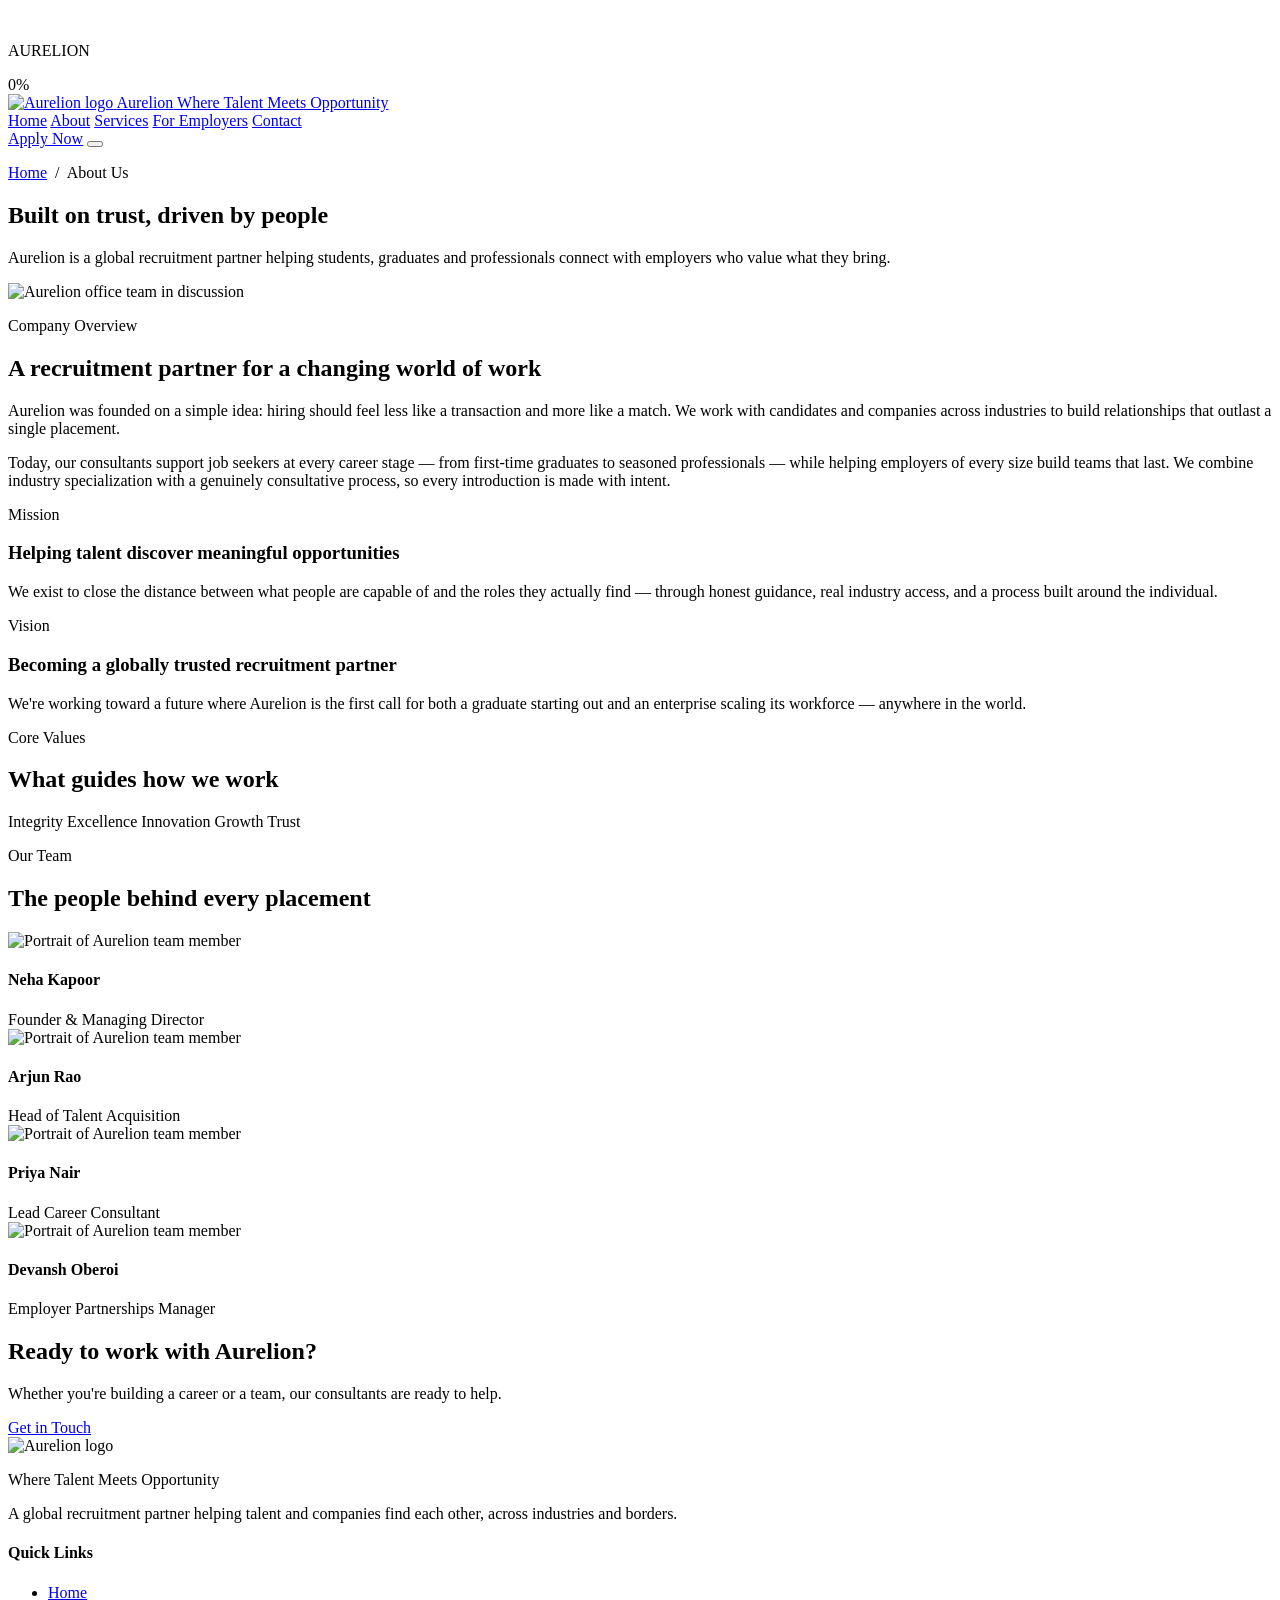
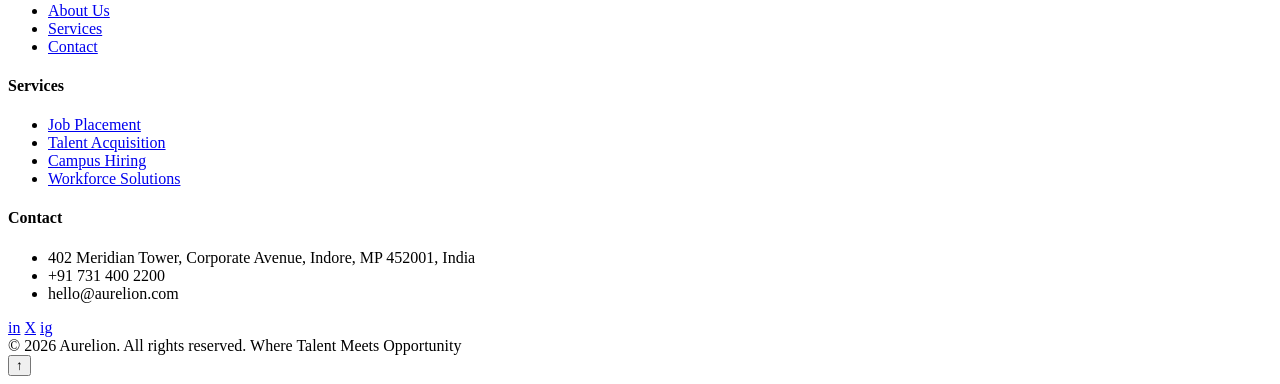
==== about.html @ da50844b "Add files via upload" ====
<!DOCTYPE html>
<html lang="en">
<head>
<meta charset="UTF-8">
<meta name="viewport" content="width=device-width, initial-scale=1.0">
<title>About Us | Aurelion — Where Talent Meets Opportunity</title>
<meta name="description" content="Learn about Aurelion's mission, vision and core values, and meet the team helping talent and companies find each other worldwide.">
<link rel="icon" href="assets/logo.png">
<link rel="preconnect" href="https://fonts.googleapis.com">
<link rel="preconnect" href="https://fonts.gstatic.com" crossorigin>
<link href="https://fonts.googleapis.com/css2?family=Fraunces:ital,opsz,wght@0,9..144,500;0,9..144,600;1,9..144,500&family=Manrope:wght@400;500;600;700&display=swap" rel="stylesheet">
<link rel="stylesheet" href="css/style.css">
</head>
<body>

<div class="loader" aria-hidden="true">
  <div class="loader-field"></div>
  <div class="loader-ring"></div>
  <div class="loader-panel">
    <img src="assets/logo.png" alt="">
    <p class="loader-word">AURELION</p>
    <div class="loader-track"><div class="loader-track-fill"></div></div>
    <span class="loader-pct">0%</span>
  </div>
</div>

<div class="scroll-progress"><div class="scroll-progress-fill"></div></div>
<div class="cursor-glow" aria-hidden="true"></div>

<!-- ============================= HEADER ============================= -->
<header class="site-header">
  <div class="container">
    <a href="index.html" class="brand">
      <img src="assets/logo.png" alt="Aurelion logo" class="brand-mark">
      <span class="brand-text">
        <span class="brand-word">Aurelion</span>
        <span class="brand-tagline">Where Talent Meets Opportunity</span>
      </span>
    </a>
    <nav class="main-nav" id="main-nav">
      <a href="index.html">Home</a>
      <a href="about.html" aria-current="page">About</a>
      <a href="services.html">Services</a>
      <a href="services.html#employer-services">For Employers</a>
      <a href="contact.html">Contact</a>
    </nav>
    <div class="header-cta">
      <a href="contact.html#job-application" class="btn btn-primary magnetic">Apply Now</a>
      <button class="nav-toggle" aria-label="Toggle navigation menu" aria-expanded="false">
        <span></span><span></span><span></span>
      </button>
    </div>
  </div>
</header>

<!-- ============================= PAGE HEADER ============================= -->
<section class="page-header">
  <div class="container">
    <p class="breadcrumb"><a href="index.html">Home</a> &nbsp;/&nbsp; About Us</p>
    <h1>Built on trust, driven by people</h1>
    <p>Aurelion is a global recruitment partner helping students, graduates and professionals connect with employers who value what they bring.</p>
  </div>
</section>

<!-- ============================= COMPANY OVERVIEW ============================= -->
<section class="section">
  <div class="container about-preview reveal">
    <div class="about-preview-media">
      <img src="https://images.unsplash.com/photo-1497366216548-37526070297c?q=80&w=1000&auto=format&fit=crop" alt="Aurelion office team in discussion">
    </div>
    <div class="about-preview-text">
      <p class="kicker"><span class="rule"></span>Company Overview</p>
      <h2>A recruitment partner for a changing world of work</h2>
      <p class="lede">Aurelion was founded on a simple idea: hiring should feel less like a transaction and more like a match. We work with candidates and companies across industries to build relationships that outlast a single placement.</p>
      <p>Today, our consultants support job seekers at every career stage &mdash; from first-time graduates to seasoned professionals &mdash; while helping employers of every size build teams that last. We combine industry specialization with a genuinely consultative process, so every introduction is made with intent.</p>
    </div>
  </div>
</section>

<!-- ============================= MISSION / VISION ============================= -->
<section class="section section-alt">
  <div class="container reveal">
    <div class="mv-grid">
      <div class="mv-card">
        <p class="kicker"><span class="rule"></span>Mission</p>
        <h3>Helping talent discover meaningful opportunities</h3>
        <p>We exist to close the distance between what people are capable of and the roles they actually find &mdash; through honest guidance, real industry access, and a process built around the individual.</p>
      </div>
      <div class="mv-card">
        <p class="kicker"><span class="rule"></span>Vision</p>
        <h3>Becoming a globally trusted recruitment partner</h3>
        <p>We're working toward a future where Aurelion is the first call for both a graduate starting out and an enterprise scaling its workforce &mdash; anywhere in the world.</p>
      </div>
    </div>
  </div>
</section>

<!-- ============================= CORE VALUES ============================= -->
<section class="section">
  <div class="container reveal">
    <div class="section-head">
      <p class="kicker"><span class="rule"></span>Core Values</p>
      <h2>What guides how we work</h2>
      <div class="gold-divider"></div>
    </div>
    <div class="values-row">
      <span class="value-pill"><span class="dot"></span>Integrity</span>
      <span class="value-pill"><span class="dot"></span>Excellence</span>
      <span class="value-pill"><span class="dot"></span>Innovation</span>
      <span class="value-pill"><span class="dot"></span>Growth</span>
      <span class="value-pill"><span class="dot"></span>Trust</span>
    </div>
  </div>
</section>

<!-- ============================= TEAM ============================= -->
<section class="section section-alt">
  <div class="container">
    <div class="section-head center reveal">
      <p class="kicker" style="justify-content:center"><span class="rule"></span>Our Team</p>
      <h2>The people behind every placement</h2>
      <div class="gold-divider"></div>
    </div>
    <div class="team-grid reveal">
      <div class="team-card tilt">
        <div class="team-photo"><img src="https://images.unsplash.com/photo-1573496359142-b8d87734a5a2?q=80&w=500&auto=format&fit=crop" alt="Portrait of Aurelion team member"></div>
        <h4>Neha Kapoor</h4>
        <span>Founder &amp; Managing Director</span>
      </div>
      <div class="team-card tilt">
        <div class="team-photo"><img src="https://images.unsplash.com/photo-1560250097-0b93528c311a?q=80&w=500&auto=format&fit=crop" alt="Portrait of Aurelion team member"></div>
        <h4>Arjun Rao</h4>
        <span>Head of Talent Acquisition</span>
      </div>
      <div class="team-card tilt">
        <div class="team-photo"><img src="https://images.unsplash.com/photo-1580489944761-15a19d654956?q=80&w=500&auto=format&fit=crop" alt="Portrait of Aurelion team member"></div>
        <h4>Priya Nair</h4>
        <span>Lead Career Consultant</span>
      </div>
      <div class="team-card tilt">
        <div class="team-photo"><img src="https://images.unsplash.com/photo-1519085360753-af0119f7cbe7?q=80&w=500&auto=format&fit=crop" alt="Portrait of Aurelion team member"></div>
        <h4>Devansh Oberoi</h4>
        <span>Employer Partnerships Manager</span>
      </div>
    </div>
  </div>
</section>

<!-- ============================= CTA ============================= -->
<section class="cta-band reveal">
  <div class="container">
    <h2>Ready to work with Aurelion?</h2>
    <p>Whether you're building a career or a team, our consultants are ready to help.</p>
    <a href="contact.html" class="btn btn-primary magnetic">Get in Touch</a>
  </div>
</section>

<!-- ============================= FOOTER ============================= -->
<footer class="site-footer">
  <div class="container">
    <div class="footer-grid">
      <div class="footer-brand">
        <img src="assets/logo.png" alt="Aurelion logo">
        <p class="footer-tagline">Where Talent Meets Opportunity</p>
        <p>A global recruitment partner helping talent and companies find each other, across industries and borders.</p>
      </div>
      <div class="footer-col">
        <h4>Quick Links</h4>
        <ul>
          <li><a href="index.html">Home</a></li>
          <li><a href="about.html">About Us</a></li>
          <li><a href="services.html">Services</a></li>
          <li><a href="contact.html">Contact</a></li>
        </ul>
      </div>
      <div class="footer-col">
        <h4>Services</h4>
        <ul>
          <li><a href="services.html">Job Placement</a></li>
          <li><a href="services.html">Talent Acquisition</a></li>
          <li><a href="services.html">Campus Hiring</a></li>
          <li><a href="services.html">Workforce Solutions</a></li>
        </ul>
      </div>
      <div class="footer-col">
        <h4>Contact</h4>
        <ul class="footer-contact">
          <li>402 Meridian Tower, Corporate Avenue, Indore, MP 452001, India</li>
          <li>+91 731 400 2200</li>
          <li>hello@aurelion.com</li>
        </ul>
        <div class="social-row">
          <a href="#" aria-label="Aurelion on LinkedIn">in</a>
          <a href="#" aria-label="Aurelion on Twitter">X</a>
          <a href="#" aria-label="Aurelion on Instagram">ig</a>
        </div>
      </div>
    </div>
    <div class="footer-bottom">
      <span>&copy; <span id="year"></span> Aurelion. All rights reserved.</span>
      <span>Where Talent Meets Opportunity</span>
    </div>
  </div>
</footer>

<button class="back-to-top" aria-label="Back to top">&uarr;</button>

<script>document.getElementById('year').textContent = new Date().getFullYear();</script>
<script src="js/script.js"></script>
</body>
</html>
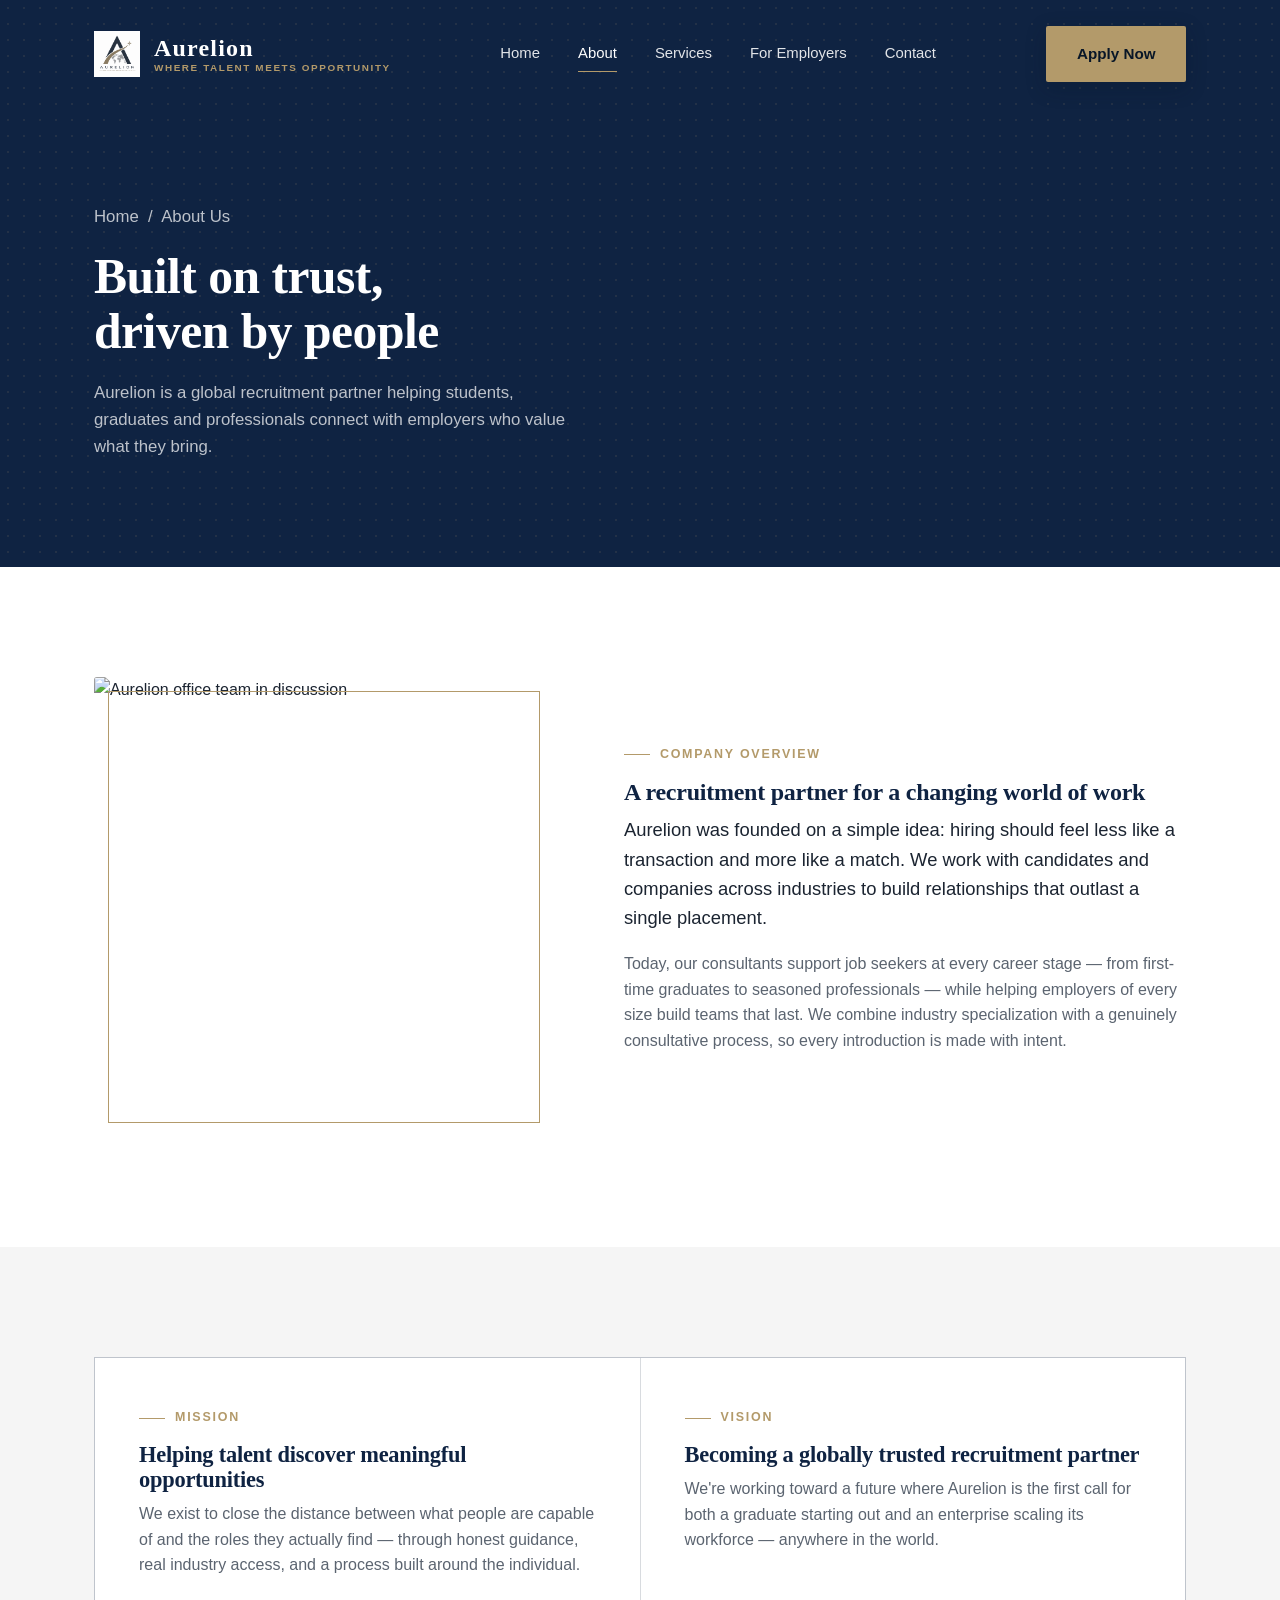
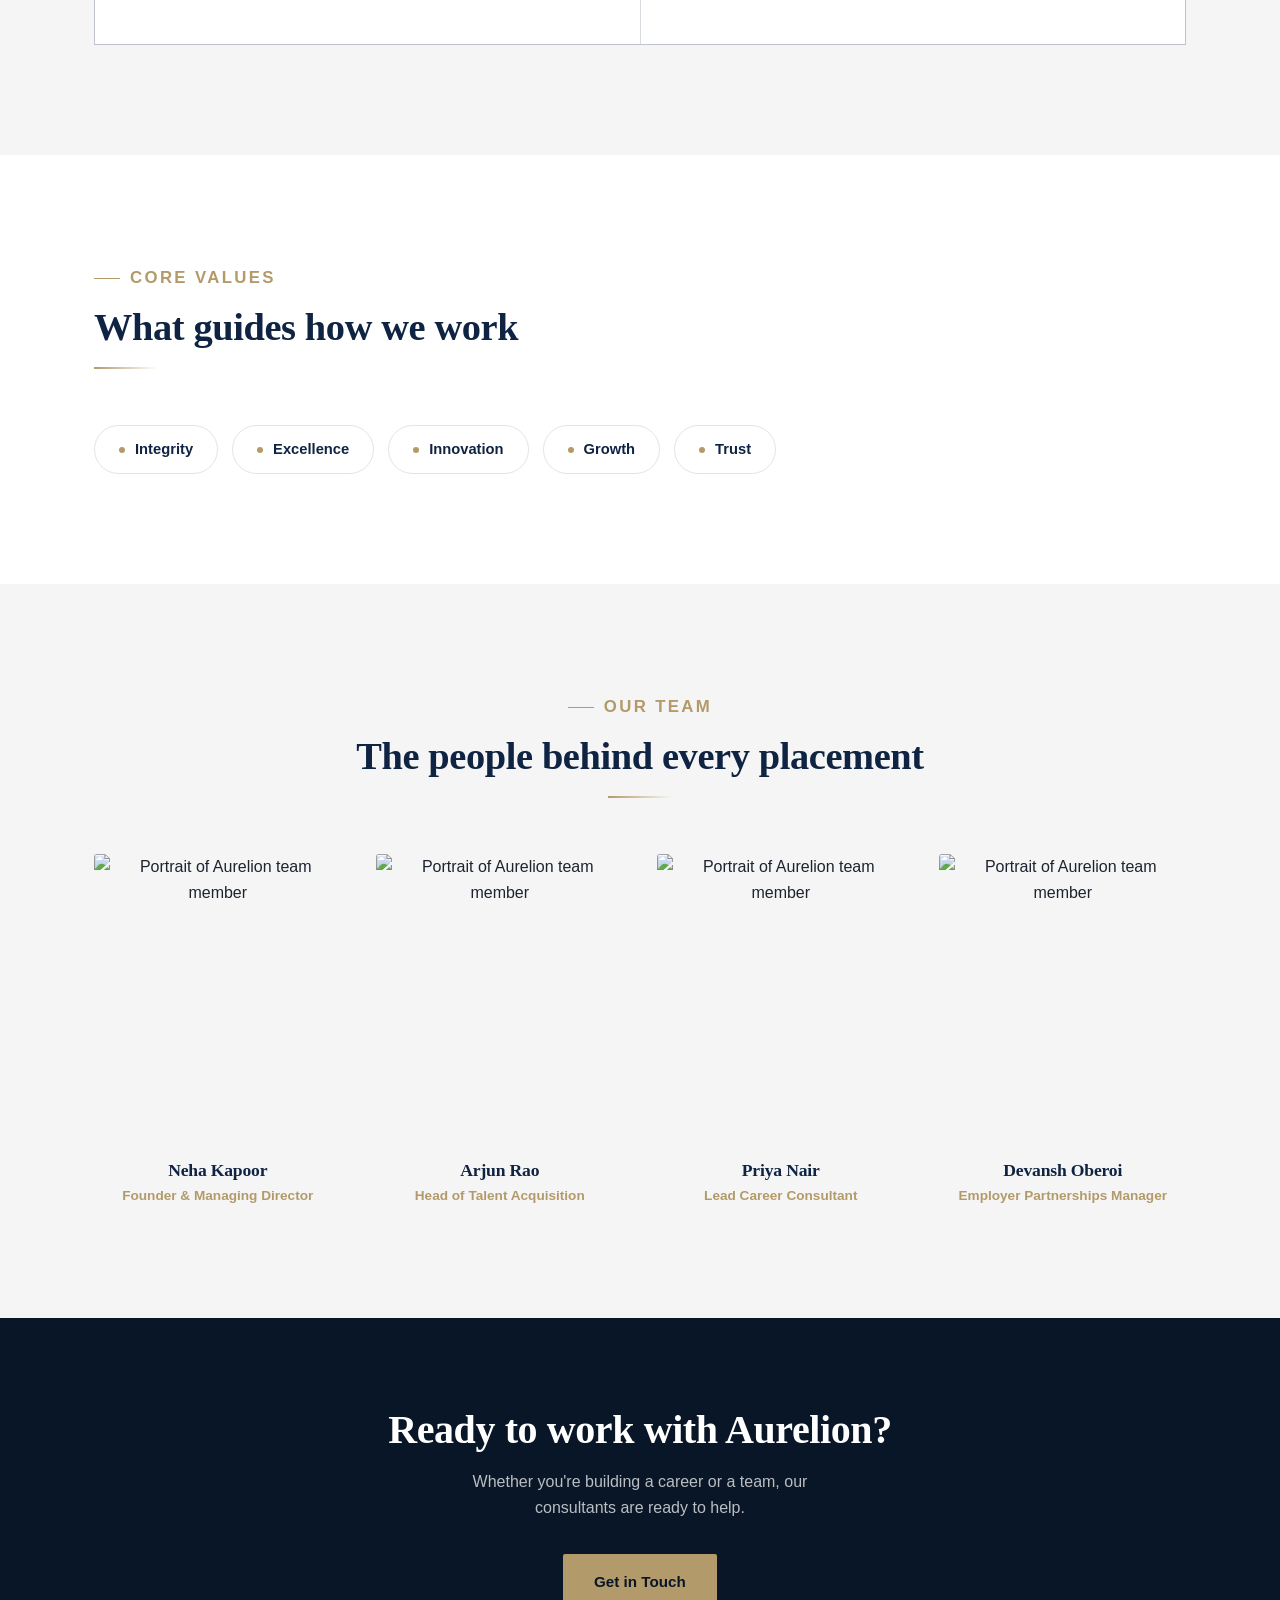
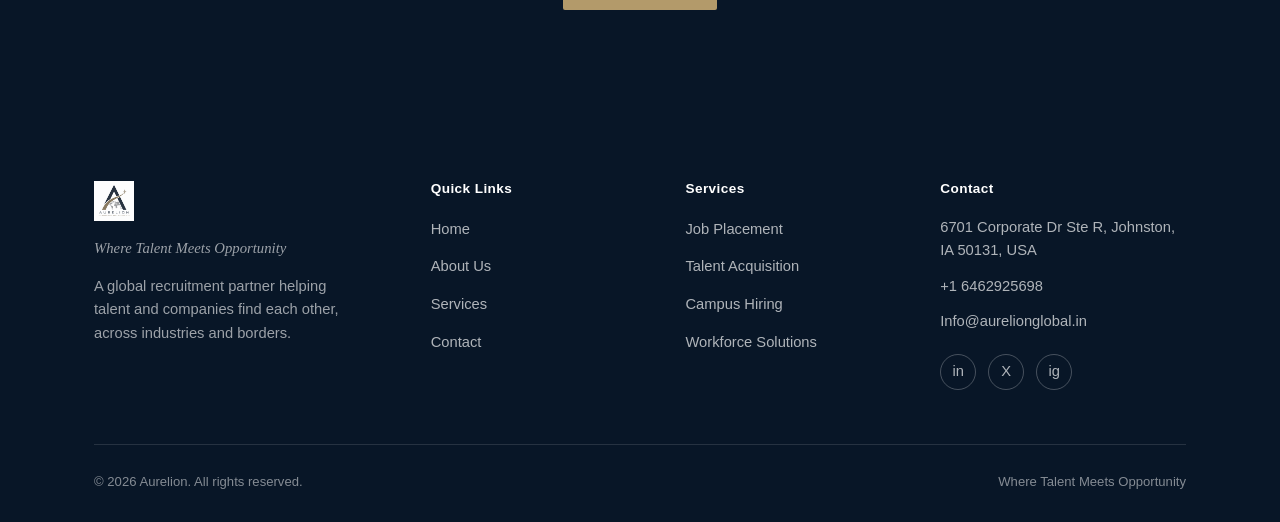
==== commit 14e9fa5d: "Update about.html" ====
--- a/about.html
+++ b/about.html
@@ -185,9 +185,9 @@
       <div class="footer-col">
         <h4>Contact</h4>
         <ul class="footer-contact">
-          <li>402 Meridian Tower, Corporate Avenue, Indore, MP 452001, India</li>
-          <li>+91 731 400 2200</li>
-          <li>hello@aurelion.com</li>
+         <li>6701 Corporate Dr Ste R, Johnston, IA 50131, USA</li>
+          <li>+1 6462925698</li>
+          <li>Info@aurelionglobal.in</li>
         </ul>
         <div class="social-row">
           <a href="#" aria-label="Aurelion on LinkedIn">in</a>
--- a/css/style.css
+++ b/css/style.css
@@ -0,0 +1,1066 @@
+/* ==========================================================================
+   Aurelion — Recruitment Company Site
+   Design tokens: Navy #0F2342 · Gold #B39A6A · White #FFFFFF · Gray #F5F5F5
+   Display: 'Fraunces' (serif, optical weight) — Body/UI: 'Manrope'
+   ========================================================================== */
+
+:root{
+  --navy: #0F2342;
+  --navy-deep: #081627;
+  --navy-soft: #16305C;
+  --gold: #B39A6A;
+  --gold-light: #D9C9A3;
+  --gold-dim: rgba(179,154,106,0.35);
+  --white: #FFFFFF;
+  --gray: #F5F5F5;
+  --ink: #1B2431;
+  --ink-soft: #5B6470;
+  --line: rgba(15,35,66,0.12);
+
+  --font-display: 'Fraunces', 'Iowan Old Style', serif;
+  --font-body: 'Manrope', -apple-system, BlinkMacSystemFont, 'Segoe UI', sans-serif;
+
+  --maxw: 1220px;
+  --pad: clamp(20px, 5vw, 64px);
+
+  --ease: cubic-bezier(.22,.68,.28,1);
+}
+
+*, *::before, *::after{ box-sizing: border-box; }
+
+html{ scroll-behavior: smooth; }
+
+@media (prefers-reduced-motion: reduce){
+  html{ scroll-behavior: auto; }
+  *, *::before, *::after{
+    animation-duration: 0.001ms !important;
+    animation-iteration-count: 1 !important;
+    transition-duration: 0.001ms !important;
+    scroll-behavior: auto !important;
+  }
+}
+
+body{
+  margin:0;
+  font-family: var(--font-body);
+  color: var(--ink);
+  background: var(--white);
+  -webkit-font-smoothing: antialiased;
+  line-height: 1.6;
+}
+
+img{ max-width: 100%; display:block; }
+
+a{ color: inherit; text-decoration:none; }
+
+h1,h2,h3,h4{
+  font-family: var(--font-display);
+  color: var(--navy);
+  margin: 0 0 0.4em;
+  font-weight: 600;
+  line-height: 1.12;
+  letter-spacing: -0.01em;
+}
+
+p{ margin: 0 0 1em; color: var(--ink-soft); }
+
+.container{
+  max-width: var(--maxw);
+  margin: 0 auto;
+  padding: 0 var(--pad);
+}
+
+:focus-visible{
+  outline: 2px solid var(--gold);
+  outline-offset: 3px;
+}
+
+section{ position: relative; }
+[id]{ scroll-margin-top: 110px; }
+
+/* -------------------------------- Buttons -------------------------------- */
+.btn{
+  display: inline-flex;
+  align-items: center;
+  gap: 10px;
+  padding: 15px 30px;
+  font-family: var(--font-body);
+  font-size: 0.95rem;
+  font-weight: 600;
+  border-radius: 2px;
+  border: 1px solid transparent;
+  cursor: pointer;
+  transition: transform .35s var(--ease), background .35s var(--ease), color .35s var(--ease), border-color .35s var(--ease);
+  white-space: nowrap;
+}
+.btn-primary{
+  background: var(--gold);
+  color: var(--navy-deep);
+}
+.btn-primary:hover{ background: var(--gold-light); transform: translateY(-2px); }
+
+.btn-ghost{
+  background: transparent;
+  border-color: rgba(255,255,255,0.55);
+  color: var(--white);
+}
+.btn-ghost:hover{ border-color: var(--white); transform: translateY(-2px); }
+
+.btn-outline-navy{
+  background: transparent;
+  border-color: var(--navy);
+  color: var(--navy);
+}
+.btn-outline-navy:hover{ background: var(--navy); color: var(--white); transform: translateY(-2px); }
+
+.btn-block{ width:100%; justify-content:center; }
+
+/* -------------------------------- Header -------------------------------- */
+.site-header{
+  position: fixed;
+  top:0; left:0; right:0;
+  z-index: 500;
+  background: transparent;
+  padding: 26px 0;
+  --nav-color: rgba(255,255,255,0.88);
+  --nav-color-strong: var(--white);
+  --toggle-color: var(--white);
+  transition: background .4s var(--ease), padding .4s var(--ease), box-shadow .4s var(--ease);
+}
+.site-header.is-scrolled{
+  background: rgba(255,255,255,0.97);
+  backdrop-filter: blur(10px);
+  padding: 12px 0;
+  box-shadow: 0 8px 30px rgba(15,35,66,0.1);
+  --nav-color: var(--ink-soft);
+  --nav-color-strong: var(--navy);
+  --toggle-color: var(--navy);
+}
+.site-header .container{
+  display:flex;
+  align-items:center;
+  justify-content: space-between;
+  gap: 24px;
+}
+
+.brand{ display:flex; align-items:center; gap:14px; }
+.brand-mark{ height: 46px; width:auto; transition: height .4s var(--ease); }
+.is-scrolled .brand-mark{ height: 38px; }
+.brand-text{ display:flex; flex-direction:column; line-height:1.15; }
+.brand-word{
+  font-family: var(--font-display);
+  font-size: 1.5rem;
+  font-weight:600;
+  color: var(--nav-color-strong);
+  letter-spacing: 0.05em;
+  transition: color .4s var(--ease);
+}
+.brand-tagline{
+  font-size: 0.62rem;
+  font-weight: 700;
+  letter-spacing: 0.16em;
+  text-transform: uppercase;
+  color: var(--gold);
+}
+
+.main-nav{ display:flex; align-items:center; gap: 38px; }
+.main-nav a{
+  color: var(--nav-color);
+  font-size: 0.93rem;
+  font-weight: 500;
+  position: relative;
+  padding: 4px 0;
+  transition: color .3s;
+}
+.main-nav a::after{
+  content:'';
+  position:absolute; left:0; right:100%; bottom:-2px;
+  height:1px; background: var(--gold);
+  transition: right .35s var(--ease);
+}
+.main-nav a:hover, .main-nav a[aria-current="page"]{ color: var(--nav-color-strong); }
+.main-nav a:hover::after, .main-nav a[aria-current="page"]::after{ right:0; }
+
+.header-cta{ display:flex; align-items:center; gap: 20px; }
+.header-cta .btn-primary{
+  box-shadow: 0 6px 20px rgba(8,22,39,0.28);
+}
+
+.nav-toggle{
+  display:none;
+  background:none; border:none; cursor:pointer;
+  width: 30px; height: 22px; position:relative;
+  padding:0;
+}
+.nav-toggle span{
+  position:absolute; left:0; right:0; height:2px; background: var(--toggle-color);
+  transition: transform .3s var(--ease), opacity .3s var(--ease), top .3s var(--ease), background .4s var(--ease);
+}
+.nav-toggle span:nth-child(1){ top:0; }
+.nav-toggle span:nth-child(2){ top:10px; }
+.nav-toggle span:nth-child(3){ top:20px; }
+.nav-toggle.is-open span:nth-child(1){ top:10px; transform: rotate(45deg); }
+.nav-toggle.is-open span:nth-child(2){ opacity:0; }
+.nav-toggle.is-open span:nth-child(3){ top:10px; transform: rotate(-45deg); }
+
+@media (max-width: 900px){
+  .main-nav{
+    position: fixed; inset: 0 0 0 30%;
+    background: var(--navy-deep);
+    flex-direction: column;
+    justify-content:center;
+    align-items:flex-start;
+    padding: 40px var(--pad);
+    gap: 26px;
+    transform: translateX(100%);
+    transition: transform .45s var(--ease);
+    --nav-color: rgba(255,255,255,0.8);
+    --nav-color-strong: var(--white);
+  }
+  .main-nav.is-open{ transform: translateX(0); }
+  .main-nav a{ font-size: 1.15rem; }
+  .header-cta .btn-primary{ display:none; }
+  .nav-toggle{ display:block; }
+}
+
+/* -------------------------------- Hero -------------------------------- */
+.hero{
+  background: var(--navy);
+  color: var(--white);
+  padding: 210px 0 130px;
+  overflow: hidden;
+  position: relative;
+  min-height: 88vh;
+  display:flex;
+  align-items:center;
+}
+.hero-media{
+  position:absolute; inset:0;
+  background-size: cover;
+  background-position: center;
+  z-index: 0;
+  transform: scale(1.06);
+  transition: transform .5s ease-out;
+}
+.hero-media::after{
+  content:'';
+  position:absolute; inset:0;
+  background:
+    linear-gradient(100deg, rgba(8,22,39,0.94) 15%, rgba(15,35,66,0.82) 55%, rgba(15,35,66,0.62) 100%);
+}
+.hero::before{
+  /* dotted texture, echoes the logo's world-map mark */
+  content:'';
+  position:absolute; inset:0;
+  z-index: 0;
+  background-image: radial-gradient(rgba(179,154,106,0.5) 1.4px, transparent 1.4px);
+  background-size: 18px 18px;
+  -webkit-mask-image: linear-gradient(115deg, transparent 0%, transparent 22%, rgba(0,0,0,0.9) 46%, black 68%, black 100%);
+  mask-image: linear-gradient(115deg, transparent 0%, transparent 22%, rgba(0,0,0,0.9) 46%, black 68%, black 100%);
+  opacity: 0.65;
+}
+.hero .container{
+  position: relative;
+  z-index: 2;
+  width: 100%;
+}
+.hero-copy{ max-width: 700px; }
+.hero-eyebrow{
+  display:inline-flex; align-items:center; gap:10px;
+  color: var(--gold-light);
+  font-size: 0.8rem;
+  font-weight: 700;
+  letter-spacing: 0.14em;
+  text-transform: uppercase;
+  margin-bottom: 26px;
+}
+.hero-eyebrow .rule{ width: 30px; height:1px; background: var(--gold); display:inline-block; }
+.hero h1{
+  color: var(--white);
+  font-size: clamp(2.5rem, 5vw, 4.1rem);
+  max-width: 15ch;
+  font-weight: 500;
+}
+.hero-divider{ margin: 26px 0; }
+.hero-sub{
+  color: rgba(255,255,255,0.82);
+  font-size: 1.15rem;
+  max-width: 44ch;
+  margin-bottom: 38px;
+}
+.hero-actions{ display:flex; gap: 18px; flex-wrap:wrap; }
+.hero-actions .btn{ text-transform: uppercase; letter-spacing: 0.04em; font-size: 0.88rem; }
+.hero-actions .arrow{ transition: transform .3s var(--ease); }
+.hero-actions .btn-primary:hover .arrow{ transform: translateX(4px); }
+
+@media (max-width: 980px){
+  .hero .container{ grid-template-columns: 1fr; }
+  .hero-figure{ max-width: 420px; }
+  .hero{ padding-top: 150px; }
+}
+
+/* -------------------------------- Section frame -------------------------------- */
+.section{ padding: 110px 0; }
+.section-alt{ background: var(--gray); }
+.section-navy{ background: var(--navy); color: var(--white); }
+.section-navy h2, .section-navy h3{ color: var(--white); }
+.section-navy p{ color: rgba(255,255,255,0.72); }
+
+.section-head{
+  max-width: 640px;
+  margin: 0 0 56px;
+}
+.section-head.center{ margin-left:auto; margin-right:auto; text-align:center; }
+.kicker{
+  color: var(--gold);
+  font-family: var(--font-body);
+  font-weight: 700;
+  font-size: 0.78rem;
+  letter-spacing: 0.14em;
+  text-transform: uppercase;
+  display:flex; align-items:center; gap:10px;
+  margin-bottom: 14px;
+}
+.section-navy .kicker{ color: var(--gold-light); }
+.kicker .rule{ width:26px; height:1px; background: currentColor; display:inline-block; }
+.section-head h2{ font-size: clamp(1.9rem, 3vw, 2.6rem); }
+.section-head p{ font-size: 1.05rem; }
+
+.gold-divider{
+  width: 64px; height: 2px;
+  background: linear-gradient(90deg, var(--gold), transparent);
+  margin: 18px 0 0;
+}
+.center .gold-divider{ margin-left:auto; margin-right:auto; }
+
+/* -------------------------------- About preview -------------------------------- */
+.about-preview{
+  display:grid;
+  grid-template-columns: 0.9fr 1.1fr;
+  gap: 70px;
+  align-items:center;
+}
+.about-preview-media{
+  position:relative;
+  border-radius: 3px;
+  overflow:hidden;
+  aspect-ratio: 1/1;
+}
+.about-preview-media img{ width:100%; height:100%; object-fit:cover; }
+.about-preview-media::after{
+  content:'';
+  position:absolute; inset:14px;
+  border: 1px solid var(--gold);
+  pointer-events:none;
+}
+.about-preview-text .lede{
+  font-size: 1.15rem;
+  color: var(--ink);
+}
+@media (max-width: 900px){
+  .about-preview{ grid-template-columns: 1fr; gap: 40px; }
+}
+
+/* -------------------------------- Feature / value cards -------------------------------- */
+.card-grid{
+  display:grid;
+  grid-template-columns: repeat(4, 1fr);
+  gap: 1px;
+  background: var(--line);
+  border: 1px solid var(--line);
+}
+.value-card{
+  background: var(--white);
+  padding: 42px 30px;
+  transition: background .35s var(--ease);
+}
+.value-card:hover{ background: var(--gray); }
+.value-card .num{
+  font-family: var(--font-display);
+  color: var(--gold);
+  font-size: 1rem;
+  display:block;
+  margin-bottom: 22px;
+}
+.value-card h3{ font-size: 1.18rem; margin-bottom: 10px; }
+.value-card p{ font-size: 0.95rem; margin:0; }
+
+@media (max-width: 980px){ .card-grid{ grid-template-columns: repeat(2,1fr); } }
+@media (max-width: 560px){ .card-grid{ grid-template-columns: 1fr; } }
+
+/* -------------------------------- Services -------------------------------- */
+.services-split{
+  display:grid;
+  grid-template-columns: 1fr 1fr;
+  gap: 46px;
+}
+.service-panel{
+  background: var(--white);
+  border: 1px solid var(--line);
+  padding: 44px 40px;
+  position:relative;
+}
+.service-panel::before{
+  content:'';
+  position:absolute; top:0; left:0; right:0; height:3px;
+  background: linear-gradient(90deg, var(--gold), var(--navy));
+}
+.service-panel h3{
+  font-size: 1.4rem;
+  margin-bottom: 6px;
+}
+.service-panel .sub{
+  color: var(--ink-soft);
+  font-size: 0.9rem;
+  margin-bottom: 26px;
+}
+.service-list{ list-style:none; margin:0; padding:0; }
+.service-list li{
+  display:flex; align-items:flex-start; gap: 14px;
+  padding: 15px 0;
+  border-top: 1px solid var(--line);
+  font-size: 0.98rem;
+  color: var(--ink);
+}
+.service-list li:first-child{ border-top:none; }
+.service-list li .dot{
+  flex: none;
+  width: 7px; height:7px; margin-top:8px;
+  background: var(--gold);
+  border-radius: 50%;
+}
+@media (max-width: 860px){ .services-split{ grid-template-columns: 1fr; } }
+
+/* -------------------------------- Stats -------------------------------- */
+.stats-bar{
+  display:grid;
+  grid-template-columns: repeat(4,1fr);
+  gap: 40px;
+  text-align:center;
+}
+.stat h3{
+  font-family: var(--font-display);
+  color: var(--gold-light);
+  font-size: clamp(2.1rem,3.4vw,3rem);
+  margin-bottom: 6px;
+}
+.stat span{
+  color: rgba(255,255,255,0.7);
+  font-size: 0.9rem;
+  letter-spacing: 0.02em;
+}
+@media (max-width: 760px){ .stats-bar{ grid-template-columns: 1fr 1fr; row-gap: 46px; } }
+
+/* -------------------------------- Testimonials -------------------------------- */
+.testimonial-slider{
+  max-width: 760px;
+  margin: 0 auto;
+  text-align:center;
+  position: relative;
+  min-height: 220px;
+}
+.testimonial-slide{
+  display:none;
+  animation: fadeUp .6s var(--ease);
+}
+.testimonial-slide.is-active{ display:block; }
+@keyframes fadeUp{
+  from{ opacity:0; transform: translateY(14px); }
+  to{ opacity:1; transform: translateY(0); }
+}
+.testimonial-slide blockquote{
+  font-family: var(--font-display);
+  font-size: 1.4rem;
+  font-style: italic;
+  color: var(--navy);
+  line-height:1.5;
+  margin: 0 0 26px;
+}
+.testimonial-slide cite{
+  font-style:normal;
+  font-weight:700;
+  color: var(--gold);
+  display:block;
+}
+.testimonial-slide cite span{
+  display:block;
+  color: var(--ink-soft);
+  font-weight: 400;
+  font-size: 0.85rem;
+  margin-top:2px;
+}
+.slider-dots{
+  display:flex; justify-content:center; gap:10px; margin-top: 30px;
+}
+.slider-dots button{
+  width:9px; height:9px; border-radius:50%;
+  border: 1px solid var(--gold);
+  background: transparent;
+  padding:0; cursor:pointer;
+  transition: background .3s;
+}
+.slider-dots button.is-active{ background: var(--gold); }
+
+/* -------------------------------- CTA band -------------------------------- */
+.cta-band{
+  background: var(--navy-deep);
+  color: var(--white);
+  padding: 90px 0;
+  text-align:center;
+  position:relative;
+  overflow:hidden;
+}
+.cta-band h2{ color: var(--white); font-size: clamp(1.8rem,3.4vw,2.5rem); }
+.cta-band p{ color: rgba(255,255,255,0.72); max-width: 46ch; margin: 14px auto 34px; }
+
+/* -------------------------------- Footer -------------------------------- */
+.site-footer{
+  background: var(--navy-deep);
+  color: rgba(255,255,255,0.72);
+  padding: 80px 0 30px;
+}
+.footer-grid{
+  display:grid;
+  grid-template-columns: 1.4fr 1fr 1fr 1.2fr;
+  gap: 50px;
+  padding-bottom: 54px;
+  border-bottom: 1px solid rgba(255,255,255,0.12);
+}
+.footer-brand img{ height: 40px; margin-bottom:16px; }
+.footer-brand p{ color: rgba(255,255,255,0.6); max-width: 32ch; font-size: 0.92rem; }
+.footer-tagline{ color: var(--gold-light); font-family: var(--font-display); font-style: italic; margin-top: 10px; }
+.footer-col h4{
+  color: var(--white);
+  font-family: var(--font-body);
+  font-size: 0.85rem;
+  letter-spacing: 0.03em;
+  margin-bottom: 20px;
+}
+.footer-col ul{ list-style:none; margin:0; padding:0; display:flex; flex-direction:column; gap:12px; }
+.footer-col a{ color: rgba(255,255,255,0.68); font-size:0.92rem; transition: color .25s; }
+.footer-col a:hover{ color: var(--gold-light); }
+.footer-contact li{ display:flex; gap:10px; align-items:flex-start; color: rgba(255,255,255,0.68); font-size:0.92rem; }
+.social-row{ display:flex; gap:12px; margin-top: 20px; }
+.social-row a{
+  width:36px; height:36px; border:1px solid rgba(255,255,255,0.25);
+  border-radius:50%; display:flex; align-items:center; justify-content:center;
+  transition: border-color .3s, background .3s;
+}
+.social-row a:hover{ border-color: var(--gold); background: rgba(179,154,106,0.14); }
+.footer-bottom{
+  padding-top: 26px;
+  display:flex; justify-content:space-between; align-items:center;
+  font-size: 0.82rem;
+  color: rgba(255,255,255,0.5);
+  flex-wrap:wrap; gap:12px;
+}
+@media (max-width: 900px){
+  .footer-grid{ grid-template-columns: 1fr 1fr; }
+}
+@media (max-width: 560px){
+  .footer-grid{ grid-template-columns: 1fr; }
+}
+
+/* -------------------------------- Page header (inner pages) -------------------------------- */
+.page-header{
+  background: var(--navy);
+  color: var(--white);
+  padding: 190px 0 90px;
+  position:relative;
+  overflow:hidden;
+}
+.page-header::before{
+  content:'';
+  position:absolute; inset:0;
+  background-image: radial-gradient(rgba(179,154,106,0.22) 1.4px, transparent 1.4px);
+  background-size: 16px 16px;
+  opacity:0.55;
+}
+.page-header .container{ position:relative; }
+.breadcrumb{
+  font-size: 0.85rem;
+  color: rgba(255,255,255,0.55);
+  margin-bottom: 18px;
+}
+.breadcrumb a:hover{ color: var(--gold-light); }
+.page-header h1{ color: var(--white); font-size: clamp(2.1rem, 4vw, 3.1rem); max-width: 16ch; }
+.page-header p{ color: rgba(255,255,255,0.72); max-width: 52ch; font-size: 1.05rem; margin-top:14px; }
+
+/* -------------------------------- Mission / vision -------------------------------- */
+.mv-grid{
+  display:grid;
+  grid-template-columns: 1fr 1fr;
+  gap: 1px;
+  background: var(--line);
+  border: 1px solid var(--line);
+}
+.mv-card{ background: var(--white); padding: 50px 44px; }
+.mv-card h3{ font-size:1.4rem; }
+@media (max-width: 760px){ .mv-grid{ grid-template-columns: 1fr; } }
+
+/* -------------------------------- Values row -------------------------------- */
+.values-row{
+  display:flex;
+  flex-wrap:wrap;
+  gap: 14px;
+}
+.value-pill{
+  border: 1px solid var(--line);
+  padding: 12px 24px;
+  border-radius: 30px;
+  font-size: 0.92rem;
+  font-weight: 600;
+  color: var(--navy);
+  display:flex; align-items:center; gap:10px;
+}
+.value-pill .dot{ width:6px; height:6px; border-radius:50%; background: var(--gold); }
+
+/* -------------------------------- Team -------------------------------- */
+.team-grid{
+  display:grid;
+  grid-template-columns: repeat(4,1fr);
+  gap: 34px;
+}
+.team-card{ text-align:center; }
+.team-photo{
+  aspect-ratio: 3/3.5;
+  border-radius: 3px;
+  overflow:hidden;
+  margin-bottom: 18px;
+  filter: grayscale(15%);
+}
+.team-photo img{ width:100%; height:100%; object-fit:cover; transition: transform .5s var(--ease); }
+.team-card:hover .team-photo img{ transform: scale(1.05); }
+.team-card h4{ font-family: var(--font-display); font-size:1.1rem; margin-bottom:2px; color: var(--navy); }
+.team-card span{ font-size: 0.85rem; color: var(--gold); font-weight:600; }
+@media (max-width: 980px){ .team-grid{ grid-template-columns: repeat(2,1fr); } }
+@media (max-width: 560px){ .team-grid{ grid-template-columns: 1fr; max-width:280px; margin:0 auto; } }
+
+/* -------------------------------- Process / hiring steps -------------------------------- */
+.process-track{
+  display:grid;
+  grid-template-columns: repeat(5,1fr);
+  gap: 0;
+  position: relative;
+}
+.process-track::before{
+  content:'';
+  position:absolute; top: 30px; left: 8%; right:8%;
+  height:1px;
+  background: repeating-linear-gradient(90deg, var(--gold) 0 8px, transparent 8px 16px);
+}
+.process-step{ position:relative; text-align:center; padding: 0 14px; }
+.process-step .step-mark{
+  width: 60px; height:60px;
+  margin: 0 auto 22px;
+  border-radius:50%;
+  background: var(--navy);
+  color: var(--gold-light);
+  display:flex; align-items:center; justify-content:center;
+  font-family: var(--font-display);
+  font-size:1.2rem;
+  position:relative; z-index:2;
+  border: 1px solid var(--gold);
+}
+.process-step h4{ font-size: 1rem; color: var(--navy); margin-bottom:6px; }
+.process-step p{ font-size: 0.85rem; margin:0; }
+@media (max-width: 900px){
+  .process-track{ grid-template-columns: 1fr 1fr; row-gap: 46px; }
+  .process-track::before{ display:none; }
+}
+@media (max-width: 520px){ .process-track{ grid-template-columns: 1fr; } }
+
+/* -------------------------------- Forms -------------------------------- */
+.form-card{
+  background: var(--white);
+  border: 1px solid var(--line);
+  padding: 46px;
+}
+.form-row{
+  display:grid;
+  grid-template-columns: 1fr 1fr;
+  gap: 22px;
+}
+.field{ margin-bottom: 22px; }
+.field.full{ grid-column: 1 / -1; }
+.field label{
+  display:block;
+  font-size: 0.85rem;
+  font-weight:600;
+  color: var(--navy);
+  margin-bottom: 8px;
+}
+.field .req{ color: var(--gold); }
+.field input,
+.field select,
+.field textarea{
+  width:100%;
+  padding: 13px 16px;
+  border: 1px solid var(--line);
+  border-radius: 2px;
+  font-family: var(--font-body);
+  font-size: 0.95rem;
+  color: var(--ink);
+  background: var(--white);
+  transition: border-color .25s;
+}
+.field input:focus,
+.field select:focus,
+.field textarea:focus{
+  border-color: var(--gold);
+  outline:none;
+}
+.field textarea{ resize: vertical; min-height: 120px; }
+.field.has-error input,
+.field.has-error select,
+.field.has-error textarea{ border-color:#B94A48; }
+.field-error{
+  display:none;
+  color:#B94A48;
+  font-size: 0.8rem;
+  margin-top: 6px;
+}
+.field.has-error .field-error{ display:block; }
+.file-drop{
+  border: 1px dashed var(--line);
+  padding: 22px;
+  text-align:center;
+  font-size: 0.88rem;
+  color: var(--ink-soft);
+  cursor:pointer;
+  transition: border-color .25s, background .25s;
+}
+.file-drop:hover{ border-color: var(--gold); background: var(--gray); }
+.file-drop input{ display:none; }
+.file-drop .fname{ color: var(--navy); font-weight:600; }
+
+.form-success{
+  display:none;
+  background: rgba(179,154,106,0.12);
+  border: 1px solid var(--gold);
+  color: var(--navy);
+  padding: 16px 20px;
+  font-size: 0.92rem;
+  margin-bottom: 24px;
+}
+.form-success.is-visible{ display:block; }
+
+/* -------------------------------- Contact page layout -------------------------------- */
+.contact-grid{
+  display:grid;
+  grid-template-columns: 0.85fr 1.15fr;
+  gap: 60px;
+  align-items:start;
+}
+.contact-info-card{
+  background: var(--navy);
+  color: var(--white);
+  padding: 46px 40px;
+}
+.contact-info-card h3{ color: var(--white); font-size:1.3rem; }
+.contact-info-list{ list-style:none; padding:0; margin: 26px 0 0; display:flex; flex-direction:column; gap:22px; }
+.contact-info-list li{ display:flex; gap:14px; align-items:flex-start; }
+.contact-info-list .icon{
+  width:38px; height:38px; border:1px solid var(--gold); border-radius:50%;
+  display:flex; align-items:center; justify-content:center; flex:none;
+  color: var(--gold-light);
+}
+.contact-info-list strong{ display:block; color: var(--white); font-size: 0.92rem; }
+.contact-info-list span{ color: rgba(255,255,255,0.65); font-size: 0.88rem; }
+
+.map-frame{
+  margin-top: 30px;
+  aspect-ratio: 16/10;
+  background: var(--gray) center/cover;
+  border: 1px solid rgba(255,255,255,0.16);
+  display:flex; align-items:center; justify-content:center;
+  color: var(--ink-soft);
+  font-size: 0.85rem;
+  position:relative;
+  overflow:hidden;
+}
+.map-frame iframe{ width:100%; height:100%; border:0; filter: grayscale(30%); }
+
+@media (max-width: 940px){ .contact-grid{ grid-template-columns: 1fr; } }
+
+/* Extra forms section */
+.extra-forms{
+  display:grid;
+  grid-template-columns: 1fr 1fr;
+  gap: 46px;
+}
+@media (max-width: 940px){ .extra-forms{ grid-template-columns: 1fr; } }
+
+.tab-row{
+  display:flex; gap: 10px; margin-bottom: 30px; flex-wrap:wrap;
+}
+.tab-btn{
+  padding: 11px 22px;
+  border: 1px solid var(--line);
+  background: var(--white);
+  color: var(--navy);
+  font-weight:600;
+  font-size:0.88rem;
+  cursor:pointer;
+  transition: all .25s;
+}
+.tab-btn.is-active{ background: var(--navy); color: var(--white); border-color: var(--navy); }
+.tab-panel{ display:none; }
+.tab-panel.is-active{ display:block; }
+
+/* -------------------------------- Utility -------------------------------- */
+.watermark{
+  position:absolute;
+  opacity: 0.05;
+  width: 480px;
+  pointer-events:none;
+  z-index:0;
+}
+.reveal{
+  opacity:0;
+  transform: translateY(24px);
+  transition: opacity .8s var(--ease), transform .8s var(--ease);
+}
+.reveal.is-visible{ opacity:1; transform: translateY(0); }
+
+/* Staggered children reveal within common grids */
+.card-grid.reveal > .value-card,
+.team-grid.reveal > .team-card,
+.stats-bar.reveal > .stat,
+.process-track.reveal > .process-step,
+.services-split.reveal > .service-panel{
+  opacity:0;
+  transform: translateY(20px);
+  transition: opacity .7s var(--ease), transform .7s var(--ease);
+}
+.card-grid.reveal.is-visible > .value-card,
+.team-grid.reveal.is-visible > .team-card,
+.stats-bar.reveal.is-visible > .stat,
+.process-track.reveal.is-visible > .process-step,
+.services-split.reveal.is-visible > .service-panel{
+  opacity:1; transform: translateY(0);
+}
+.card-grid.reveal.is-visible > .value-card:nth-child(1),
+.team-grid.reveal.is-visible > .team-card:nth-child(1),
+.stats-bar.reveal.is-visible > .stat:nth-child(1),
+.process-track.reveal.is-visible > .process-step:nth-child(1),
+.services-split.reveal.is-visible > .service-panel:nth-child(1){ transition-delay: .05s; }
+.card-grid.reveal.is-visible > .value-card:nth-child(2),
+.team-grid.reveal.is-visible > .team-card:nth-child(2),
+.stats-bar.reveal.is-visible > .stat:nth-child(2),
+.process-track.reveal.is-visible > .process-step:nth-child(2),
+.services-split.reveal.is-visible > .service-panel:nth-child(2){ transition-delay: .16s; }
+.card-grid.reveal.is-visible > .value-card:nth-child(3),
+.team-grid.reveal.is-visible > .team-card:nth-child(3),
+.stats-bar.reveal.is-visible > .stat:nth-child(3),
+.process-track.reveal.is-visible > .process-step:nth-child(3){ transition-delay: .27s; }
+.card-grid.reveal.is-visible > .value-card:nth-child(4),
+.team-grid.reveal.is-visible > .team-card:nth-child(4),
+.stats-bar.reveal.is-visible > .stat:nth-child(4),
+.process-track.reveal.is-visible > .process-step:nth-child(4){ transition-delay: .38s; }
+.process-track.reveal.is-visible > .process-step:nth-child(5){ transition-delay: .49s; }
+
+/* ============================= Loading screen ============================= */
+.loader{
+  position: fixed; inset:0; z-index:9999;
+  background: var(--navy-deep);
+  display:flex; align-items:center; justify-content:center;
+  overflow:hidden;
+  transition: opacity .7s var(--ease), visibility .7s var(--ease);
+}
+.loader.is-hidden{ opacity:0; visibility:hidden; }
+.loader.is-hidden .loader-panel{ transform: translateY(-16px); }
+
+.loader-field{
+  position:absolute; inset:0;
+  background-image: radial-gradient(rgba(179,154,106,0.3) 1.2px, transparent 1.2px);
+  background-size: 20px 20px;
+  animation: driftField 26s linear infinite;
+  opacity: 0.5;
+}
+@keyframes driftField{ from{ background-position: 0 0; } to{ background-position: -400px -240px; } }
+
+.loader-ring{
+  position:absolute;
+  width: 340px; height: 340px;
+  border-radius: 50%;
+  border: 1px solid var(--gold-dim);
+}
+.loader-ring::before{
+  content:'';
+  position:absolute; inset:-1px;
+  border-radius:50%;
+  border: 1px solid transparent;
+  border-top-color: var(--gold);
+  border-right-color: var(--gold);
+  animation: spinRing 2.6s linear infinite;
+}
+@keyframes spinRing{ to{ transform: rotate(360deg); } }
+
+.loader-panel{
+  position:relative;
+  z-index:1;
+  display:flex; flex-direction:column; align-items:center;
+  transition: transform .7s var(--ease);
+}
+.loader-panel img{
+  height: 64px;
+  margin-bottom: 22px;
+  filter: drop-shadow(0 0 22px rgba(179,154,106,0.35));
+  animation: breatheLogo 2.2s ease-in-out infinite;
+}
+@keyframes breatheLogo{
+  0%,100%{ transform: scale(0.97); opacity:0.88; }
+  50%{ transform: scale(1.03); opacity:1; }
+}
+.loader-word{
+  font-family: var(--font-display);
+  font-size: 1.5rem;
+  letter-spacing: 0.28em;
+  color: var(--white);
+  margin-bottom: 26px;
+  padding-left: 0.28em; /* balance letter-spacing */
+}
+.loader-word span{
+  display:inline-block;
+  opacity:0;
+  animation: letterIn .6s var(--ease) forwards;
+}
+.loader-track{
+  width: 220px;
+  height: 2px;
+  background: rgba(255,255,255,0.14);
+  position:relative;
+  overflow:hidden;
+  margin-bottom: 14px;
+}
+.loader-track-fill{
+  position:absolute; top:0; left:0; bottom:0;
+  width: 0%;
+  background: linear-gradient(90deg, var(--gold), var(--gold-light));
+}
+.loader-pct{
+  font-size: 0.78rem;
+  letter-spacing: 0.12em;
+  color: rgba(255,255,255,0.55);
+  font-variant-numeric: tabular-nums;
+}
+@keyframes letterIn{ to{ opacity:1; } }
+
+/* ============================= Scroll progress ============================= */
+.scroll-progress{
+  position: fixed; top:0; left:0; right:0; height: 3px; z-index: 600;
+  background: transparent;
+}
+.scroll-progress-fill{
+  height:100%; width:0%;
+  background: linear-gradient(90deg, var(--gold), var(--gold-light));
+  transition: width .08s linear;
+}
+
+/* ============================= Cursor glow (desktop) ============================= */
+.cursor-glow{
+  position: fixed; top:0; left:0;
+  width: 420px; height: 420px;
+  border-radius: 50%;
+  pointer-events: none;
+  z-index: 2;
+  transform: translate(-50%,-50%);
+  background: radial-gradient(circle, rgba(179,154,106,0.16), transparent 68%);
+  opacity:0;
+  transition: opacity .4s;
+  mix-blend-mode: screen;
+}
+@media (hover:hover) and (pointer:fine){
+  .cursor-glow.is-active{ opacity:1; }
+}
+
+/* ============================= Magnetic buttons ============================= */
+.magnetic{ will-change: transform; }
+
+/* ============================= Tilt cards ============================= */
+.tilt{
+  transform-style: preserve-3d;
+  will-change: transform;
+  transition: transform .35s var(--ease), box-shadow .35s var(--ease);
+}
+
+/* ============================= Hero canvas network ============================= */
+.hero-canvas{
+  position:absolute; inset:0;
+  z-index: 1;
+  width:100%; height:100%;
+  opacity: 0.4;
+}
+
+/* ============================= Marquee ============================= */
+.marquee-section{
+  background: var(--navy-deep);
+  padding: 44px 0;
+  overflow:hidden;
+  border-top: 1px solid rgba(255,255,255,0.08);
+  border-bottom: 1px solid rgba(255,255,255,0.08);
+}
+.marquee-label{
+  text-align:center;
+  color: rgba(255,255,255,0.42);
+  font-size: 0.78rem;
+  letter-spacing: 0.1em;
+  margin-bottom: 26px;
+}
+.marquee-track{
+  display:flex;
+  width: max-content;
+  gap: 90px;
+  animation: marqueeScroll 32s linear infinite;
+}
+.marquee-section:hover .marquee-track{ animation-play-state: paused; }
+.marquee-track span{
+  font-family: var(--font-display);
+  font-size: 1.3rem;
+  font-style: italic;
+  color: rgba(255,255,255,0.4);
+  white-space: nowrap;
+  transition: color .3s;
+}
+.marquee-track span:hover{ color: var(--gold-light); }
+@keyframes marqueeScroll{
+  from{ transform: translateX(0); }
+  to{ transform: translateX(-50%); }
+}
+
+/* ============================= Stat card polish ============================= */
+.stat{ position:relative; }
+.stat::after{
+  content:'';
+  position:absolute; left:50%; bottom:-18px; transform:translateX(-50%);
+  width: 30px; height:1px; background: var(--gold-dim);
+}
+
+/* ============================= Value card hover glow ============================= */
+.value-card{ position:relative; overflow:hidden; }
+.value-card::before{
+  content:'';
+  position:absolute; inset:0;
+  background: radial-gradient(220px circle at var(--mx,50%) var(--my,50%), rgba(179,154,106,0.12), transparent 60%);
+  opacity:0;
+  transition: opacity .4s;
+  pointer-events:none;
+}
+.value-card:hover::before{ opacity:1; }
+
+.back-to-top{
+  position: fixed; right: 26px; bottom: 26px;
+  width: 46px; height:46px;
+  background: var(--navy);
+  border: 1px solid var(--gold);
+  color: var(--gold-light);
+  display:flex; align-items:center; justify-content:center;
+  border-radius:50%;
+  cursor:pointer;
+  opacity:0; visibility:hidden;
+  transform: translateY(10px);
+  transition: opacity .3s, transform .3s, visibility .3s;
+  z-index: 400;
+}
+.back-to-top.is-visible{ opacity:1; visibility:visible; transform:translateY(0); }
